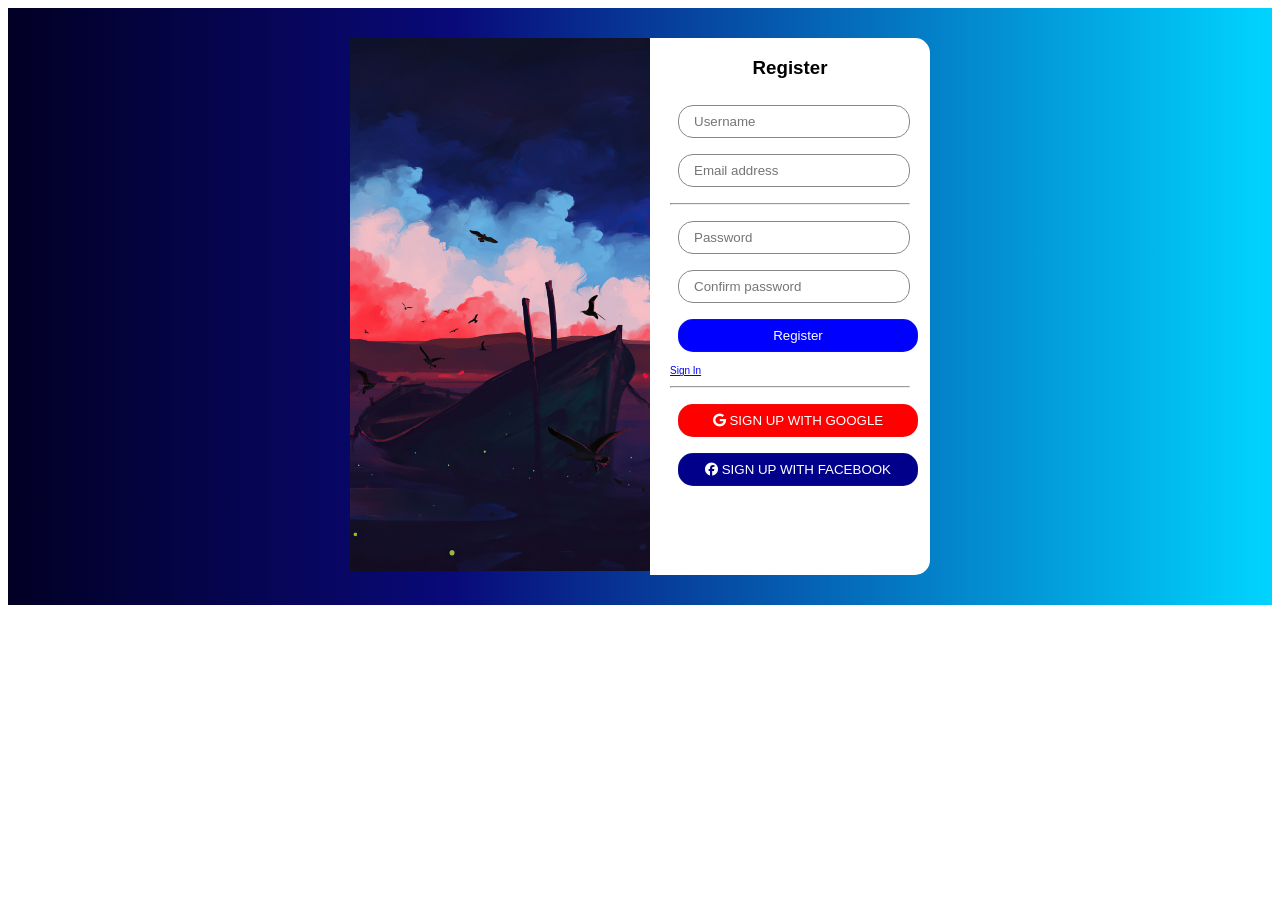
==== av2/index.html @ e2789065 "Avaliação Senac" ====
<!DOCTYPE html>
<html lang="en">

<head>
    <meta charset="UTF-8">
    <meta name="viewport" content="width=device-width, initial-scale=1.0">
    <title>AT 2</title>
    <link rel="stylesheet" href="https://cdnjs.cloudflare.com/ajax/libs/font-awesome/6.4.2/css/all.min.css">
    <link rel="stylesheet" href="css/style.css">
</head>

<body>
    <section class="container">
        <div class="esquerda">
            <img width="300px" src="img/barco.png" alt="imagem">
        </div>
        <div class="direita">
            <h3>Register</h3>
            <input class="inputs" placeholder="Username" type="text"><br>
            <input class="inputs" placeholder="Email address" type="text"><br>
            <hr />
            <input class="inputs" placeholder="Password" type="password"><br>
            <input class="inputs" placeholder="Confirm password" type="password"><br>
            <button class="btn-register"> Register</button><br>
            <a href="#">Sign In</a><br>
            <hr />
            <button class="btn-google">
                <i class="fa-brands fa-google"></i>
                SIGN UP WITH GOOGLE
            </button><br>
            <button class="btn-facebook">
                <i class="fa-brands fa-facebook"></i>
                SIGN UP WITH FACEBOOK
            </button><br>

        </div>
    </section>
    <script src="js/script.js"></script>
</body>

</html>
---- av2/css/style.css ----
* {
  font-family: Arial, sans-serif;
}

h3 {
  text-align: center;
}

.direita {
  padding: 0 20px;
  background-color: white;
  border-bottom-right-radius: 15px;
  border-top-right-radius: 15px;
}

.container {
  padding: 30px;
  background: rgb(2, 0, 36);
  background: linear-gradient(90deg,
      rgba(2, 0, 36, 1) 0%,
      rgba(9, 9, 121, 1) 35%,
      rgba(0, 212, 255, 1) 100%);
  display: flex;
  flex-direction: row;
  justify-content: center;
}

.inputs {
  width: 200px;
  margin: 8px 0 8px 8px;
  padding: 8px 15px;
  border: 1px solid #888;
  border-radius: 15px;
}

a {
  font-size: 10px;
  text-align: center;
}

.btn-register,
.btn-google,
.btn-facebook {
  border: 1px solid #88888819;
  border-radius: 15px;
  width: 100%;
  margin: 8px;
  padding: 8px 15px;
}

.btn-register {
  background-color: blue;
  color: white;
}

.btn-google {
  background-color: red;
  color: white;
}

.btn-facebook {
  background-color: darkblue;
  color: white;
}

.btn-register {
  background-color: blue;
  color: white;
}

.btn-google {
  background-color: red;
  color: white;
}

.btn-facebook {
  background-color: darkblue;
  color: white;
}






















































/* body {
  background-image: url("../img/barco.png");
  background-repeat: no-repeat;
  font-family: Arial, sans-serif;
  margin: 0;
  padding: 0px;
  background-color: rgb(50, 50, 192);
  background-size: cover;
  background-position: center;
  color: black;
  display: flex;
  flex-direction: column;
  align-items: center;
  justify-content: center;
  height: 100vh;
}

#banner-container {
  display: flex;
  margin-bottom: 30px;
}

#banner-container {
  flex: 1 1 0;
  width: 50%;
}

#banner-container {
  text-align: right;
}

#banner-container img {
  width: 100%;
  margin-right: 15px;
  margin-top: 25px;
  max-width: 380px;
}

.container {
  display: flex;
  justify-content: center;
  align-items: center;
  height: 100vh;
}

.register-container {
  background-color: white;
  padding: 30px;
  border-radius: 8px;
  box-shadow: 0 2px 6px rgba(0, 0, 0, 0.1);
}

.form-group {
  margin-bottom: 20px;
}

label {
  display: block;
  font-weight: bold;
  margin-bottom: 5px;
}

input {
  width: 100%;
  padding: 10px;
  border: 1px solid #ccc;
  border-radius: 4px;
}

button {
  background-color: #4CAF50;
  color: white;
  padding: 10px 20px;
  border: none;
  border-radius: 4px;
  cursor: pointer;
  width: 100%;
}

button:hover {
  background-color: #45a049;
}

.user-table-container {
  background-color: white;
  padding: 30px;
  border-radius: 8px;
  box-shadow: 0 2px 6px rgba(0, 0, 0, 0.1);
  margin-left: 30px;
}

table {
  width: 100%;
  border-collapse: collapse;
}

th,
td {
  padding: 10px;
  text-align: left;
  border-bottom: 1px solid #ddd;
}

tr:nth-child(even) {
  background-color: #f2f2f2;
} */
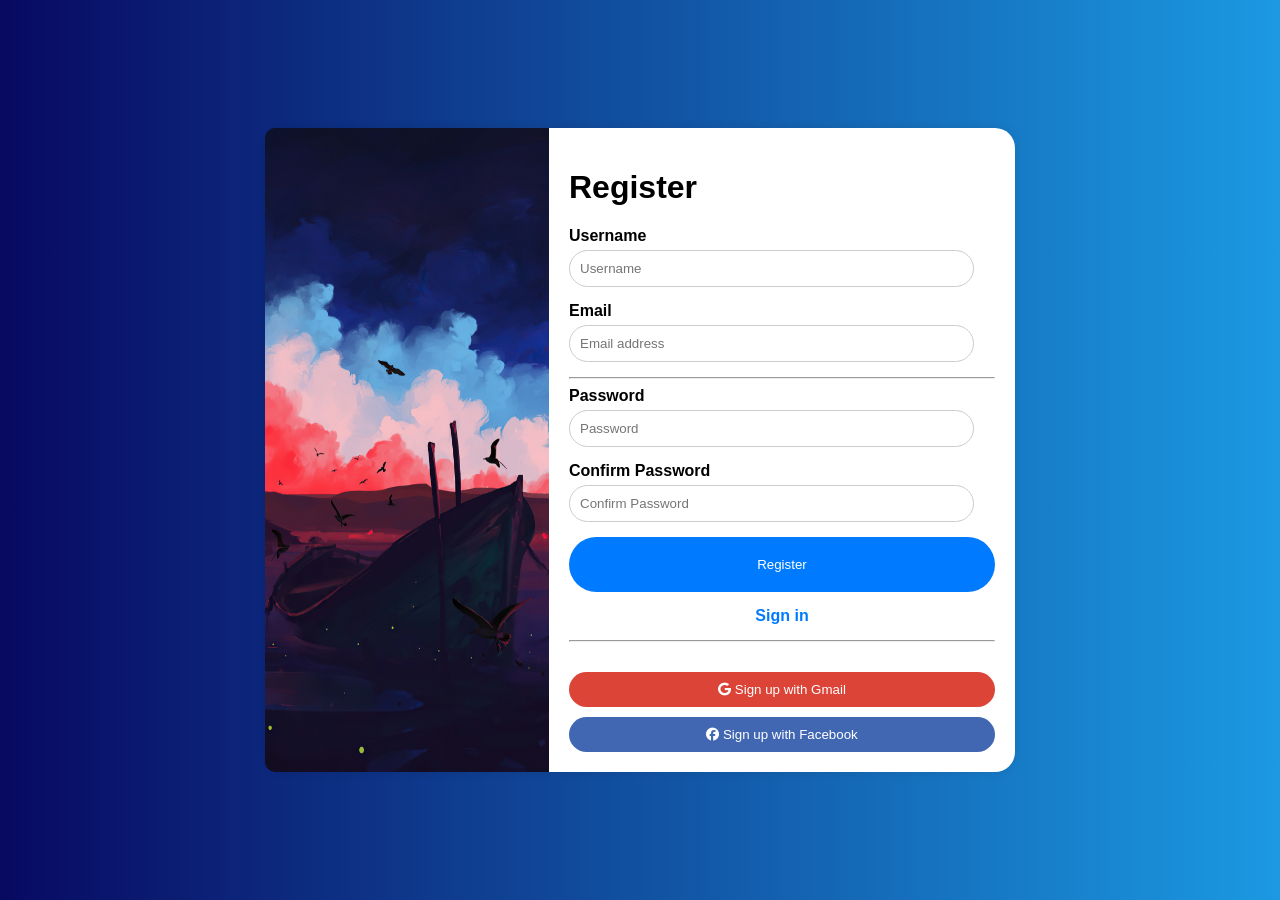
==== commit d5fb30fe: "Avalição atualizada" ====
--- a/av2/index.html
+++ b/av2/index.html
@@ -1,41 +1,54 @@
 <!DOCTYPE html>
-<html lang="en">
+<html lang="pt-BR">
 
 <head>
     <meta charset="UTF-8">
     <meta name="viewport" content="width=device-width, initial-scale=1.0">
-    <title>AT 2</title>
+    <title>Formulário com Imagem</title>
     <link rel="stylesheet" href="https://cdnjs.cloudflare.com/ajax/libs/font-awesome/6.4.2/css/all.min.css">
     <link rel="stylesheet" href="css/style.css">
 </head>
 
 <body>
-    <section class="container">
-        <div class="esquerda">
-            <img width="300px" src="img/barco.png" alt="imagem">
+    <div class="container">
+        <div class="image-container">
+            <img src="img/barco.png" alt="imagem de barco" />
         </div>
-        <div class="direita">
-            <h3>Register</h3>
-            <input class="inputs" placeholder="Username" type="text"><br>
-            <input class="inputs" placeholder="Email address" type="text"><br>
-            <hr />
-            <input class="inputs" placeholder="Password" type="password"><br>
-            <input class="inputs" placeholder="Confirm password" type="password"><br>
-            <button class="btn-register"> Register</button><br>
-            <a href="#">Sign In</a><br>
-            <hr />
-            <button class="btn-google">
-                <i class="fa-brands fa-google"></i>
-                SIGN UP WITH GOOGLE
-            </button><br>
-            <button class="btn-facebook">
-                <i class="fa-brands fa-facebook"></i>
-                SIGN UP WITH FACEBOOK
-            </button><br>
-
+        <div class="form-container">
+            <h1>Register</h1>
+            <form id="registrationForm">
+                <div class="form-group">
+                    <label for="username">Username</label>
+                    <input id="username" type="text" placeholder="Username" required>
+                </div>
+                <div class="form-group">
+                    <label for="email">Email</label>
+                    <input id="email" type="email" placeholder="Email address" required>
+                </div>
+                <hr />
+                <div class="form-group">
+                    <label for="password">Password</label>
+                    <input id="password" type="password" placeholder="Password" required>
+                </div>
+                <div class="form-group">
+                    <label for="confirm-password">Confirm Password</label>
+                    <input id="confirm-password" type="password" placeholder="Confirm Password" required>
+                </div>
+                <button type="submit" id="register-btn">Register</button>
+            </form>
+            <a class="link" href="sign-up">Sign in</a>
+            <hr>
+            <div class="social-buttons">
+                <button onclick="window.location.href='https://mail.google.com/'">
+                    <i class="fa-brands fa-google"></i> Sign up with Gmail
+                </button>
+                <button onclick="window.location.href='https://www.facebook.com/'">
+                    <i class="fa-brands fa-facebook"></i> Sign up with Facebook
+                </button>
+            </div>
         </div>
-    </section>
-    <script src="js/script.js"></script>
+    </div>
+    <script src="script.js"></script>
 </body>
 
 </html>
--- a/av2/css/style.css
+++ b/av2/css/style.css
@@ -1,190 +1,41 @@
-* {
-  font-family: Arial, sans-serif;
-}
-
-h3 {
-  text-align: center;
-}
-
-.direita {
-  padding: 0 20px;
-  background-color: white;
-  border-bottom-right-radius: 15px;
-  border-top-right-radius: 15px;
-}
-
-.container {
-  padding: 30px;
-  background: rgb(2, 0, 36);
-  background: linear-gradient(90deg,
-      rgba(2, 0, 36, 1) 0%,
-      rgba(9, 9, 121, 1) 35%,
-      rgba(0, 212, 255, 1) 100%);
-  display: flex;
-  flex-direction: row;
-  justify-content: center;
-}
-
-.inputs {
-  width: 200px;
-  margin: 8px 0 8px 8px;
-  padding: 8px 15px;
-  border: 1px solid #888;
-  border-radius: 15px;
-}
-
-a {
-  font-size: 10px;
-  text-align: center;
-}
-
-.btn-register,
-.btn-google,
-.btn-facebook {
-  border: 1px solid #88888819;
-  border-radius: 15px;
-  width: 100%;
-  margin: 8px;
-  padding: 8px 15px;
-}
-
-.btn-register {
-  background-color: blue;
-  color: white;
-}
-
-.btn-google {
-  background-color: red;
-  color: white;
-}
-
-.btn-facebook {
-  background-color: darkblue;
-  color: white;
-}
-
-.btn-register {
-  background-color: blue;
-  color: white;
-}
-
-.btn-google {
-  background-color: red;
-  color: white;
-}
-
-.btn-facebook {
-  background-color: darkblue;
-  color: white;
-}
-
-
-
-
-
-
-
-
-
-
-
-
-
-
-
-
-
-
-
-
-
-
-
-
-
-
-
-
-
-
-
-
-
-
-
-
-
-
-
-
-
-
-
-
-
-
-
-
-
-
-
-
-
-
-/* body {
-  background-image: url("../img/barco.png");
-  background-repeat: no-repeat;
+body {
   font-family: Arial, sans-serif;
   margin: 0;
-  padding: 0px;
-  background-color: rgb(50, 50, 192);
-  background-size: cover;
-  background-position: center;
-  color: black;
+  padding: 0;
   display: flex;
-  flex-direction: column;
+  justify-content: center;
   align-items: center;
-  justify-content: center;
   height: 100vh;
-}
-
-#banner-container {
-  display: flex;
-  margin-bottom: 30px;
-}
-
-#banner-container {
-  flex: 1 1 0;
-  width: 50%;
-}
-
-#banner-container {
-  text-align: right;
-}
-
-#banner-container img {
-  width: 100%;
-  margin-right: 15px;
-  margin-top: 25px;
-  max-width: 380px;
+  background-image: linear-gradient(to right, rgb(8, 9, 97), rgb(27, 153, 226));
 }
 
 .container {
   display: flex;
-  justify-content: center;
-  align-items: center;
-  height: 100vh;
+  width: 80%;
+  max-width: 750px;
+  background-color: white;
+  border-radius: 20px;
+  box-shadow: 0 0 10px rgba(0, 0, 0, 0.1);
 }
 
-.register-container {
-  background-color: white;
-  padding: 30px;
-  border-radius: 8px;
-  box-shadow: 0 2px 6px rgba(0, 0, 0, 0.1);
+.image-container {
+  flex: 1;
+}
+
+.image-container img {
+  width: 100%;
+  height: 100%;
+  border-top-left-radius: 10px;
+  border-bottom-left-radius: 10px;
+}
+
+.form-container {
+  flex: 1.5;
+  padding: 20px;
 }
 
 .form-group {
-  margin-bottom: 20px;
+  margin-bottom: 15px;
 }
 
 label {
@@ -194,46 +45,50 @@
 }
 
 input {
-  width: 100%;
+  width: 90%;
   padding: 10px;
   border: 1px solid #ccc;
-  border-radius: 4px;
+  border-radius: 30px;
 }
 
 button {
-  background-color: #4CAF50;
+  width: 100%;
+  padding: 20px;
+  background-color: #007bff;
   color: white;
-  padding: 10px 20px;
   border: none;
-  border-radius: 4px;
+  border-radius: 30px;
   cursor: pointer;
-  width: 100%;
 }
 
-button:hover {
-  background-color: #45a049;
+.social-buttons {
+  margin-top: 20px;
 }
 
-.user-table-container {
-  background-color: white;
-  padding: 30px;
-  border-radius: 8px;
-  box-shadow: 0 2px 6px rgba(0, 0, 0, 0.1);
-  margin-left: 30px;
+.social-buttons button {
+  width: 100%;
+  padding: 10px;
+  background-color: #4267B2;
+  color: white;
+  border: none;
+  border-radius: 20px;
+  cursor: pointer;
+  margin-top: 10px;
 }
 
-table {
-  width: 100%;
-  border-collapse: collapse;
+.social-buttons button:first-child {
+  background-color: #db4437;
 }
 
-th,
-td {
-  padding: 10px;
-  text-align: left;
-  border-bottom: 1px solid #ddd;
+.link {
+  display: block;
+  text-align: center;
+  margin: 15px 0;
+  font-weight: bold;
+  color: #007bff;
+  text-decoration: none;
 }
 
-tr:nth-child(even) {
-  background-color: #f2f2f2;
-} */+.link:hover {
+  text-decoration: underline;
+}
